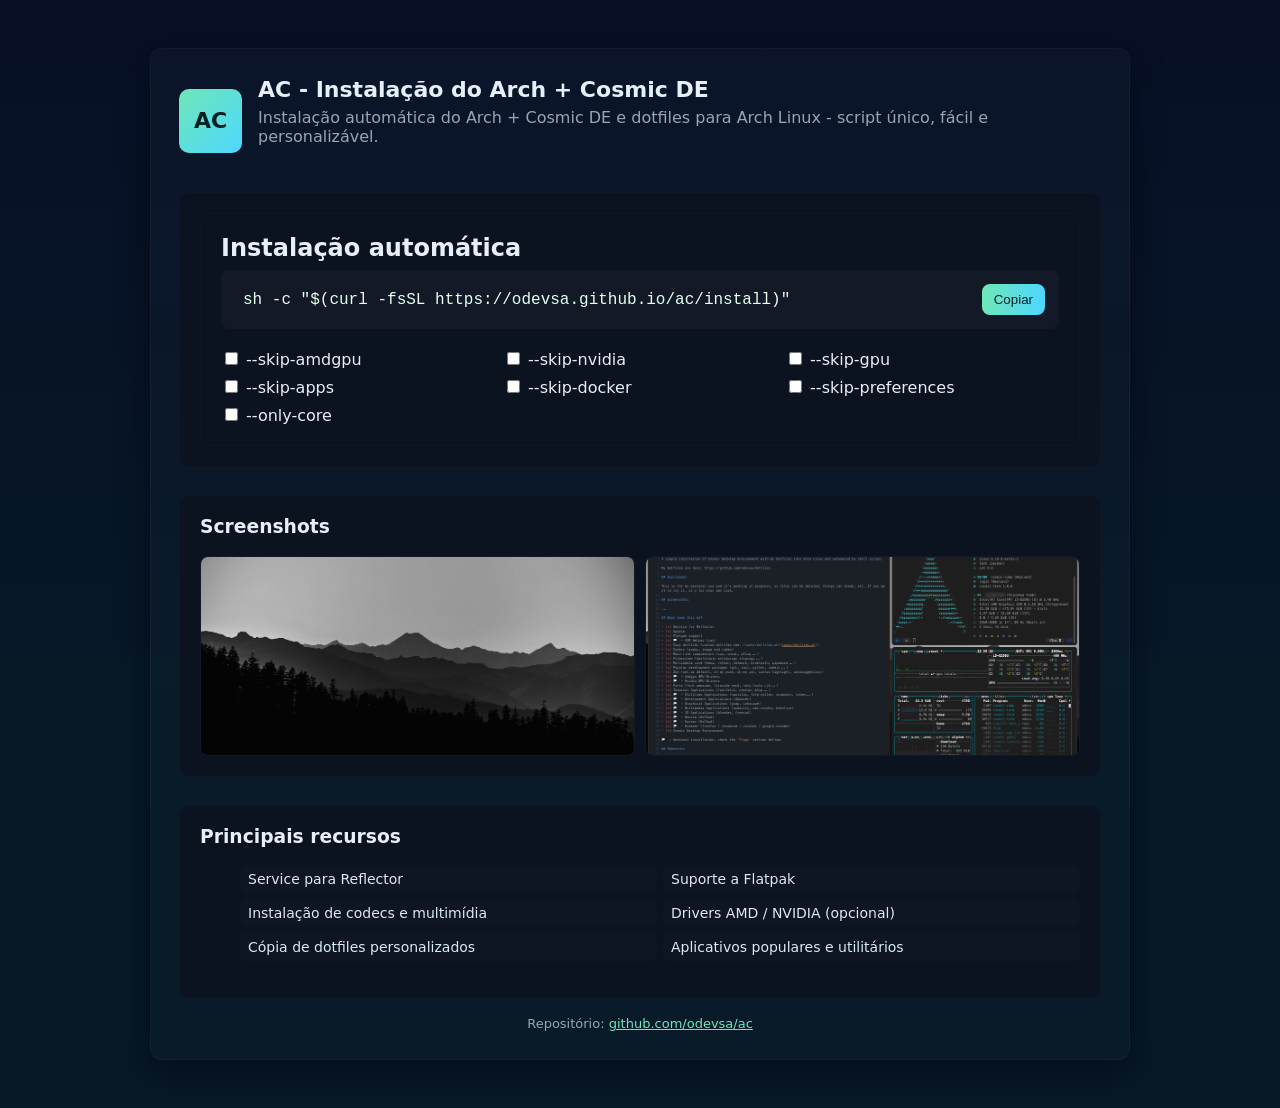
==== docs/index.html @ f345921b "Added website" ====
<!doctype html>
<html lang="pt-BR">
  <head>
    <meta charset="utf-8" />
    <meta name="viewport" content="width=device-width,initial-scale=1" />
    <title>AC - Arch Cosmic DE</title>
    <link rel="stylesheet" href="css/style.css" />
  </head>
  <body>
    <main class="wrap">
      <header>
        <div class="logo">AC</div>
        <div>
          <h1>AC - Instalação do Arch + Cosmic DE</h1>
          <p class="lead">
            Instalação automática do Arch + Cosmic DE e dotfiles para Arch Linux
            - script único, fácil e personalizável.
          </p>
        </div>
      </header>

      <section class="card">
        <div class="card">
          <h2 style="margin: 0 0 8px">Instalação automática</h2>
          <div class="install-command">
            <code class="cmd" id="command"
              >sh -c "$(curl -fsSL https://odevsa.github.io/ac/install)"</code
            >
            <div
              style="
                margin-left: auto;
                display: flex;
                flex-direction: column;
                gap: 8px;
              "
            >
              <button class="btn primary" id="copy">Copiar</button>
            </div>
          </div>

          <form id="flags">
            <label
              ><input type="checkbox" value="--skip-amdgpu" />
              --skip-amdgpu</label
            >
            <label
              ><input type="checkbox" value="--skip-nvidia" />
              --skip-nvidia</label
            >
            <label
              ><input type="checkbox" value="--skip-gpu" /> --skip-gpu</label
            >
            <label
              ><input type="checkbox" value="--skip-apps" /> --skip-apps</label
            >
            <label
              ><input type="checkbox" value="--skip-docker" />
              --skip-docker</label
            >
            <label
              ><input type="checkbox" value="--skip-preferences" />
              --skip-preferences</label
            >
            <label
              ><input type="checkbox" value="--only-core" /> --only-core</label
            >
          </form>
        </div>
      </section>

      <section class="card">
        <h3>Screenshots</h3>
        <div class="gallery">
          <img src="images/screenshot-1.png" alt="Screenshot 1" />
          <img src="images/screenshot-2.png" alt="Screenshot 2" />
        </div>
      </section>

      <section class="card">
        <h3>Principais recursos</h3>
        <ul class="features">
          <li>Service para Reflector</li>
          <li>Suporte a Flatpak</li>
          <li>Instalação de codecs e multimídia</li>
          <li>Drivers AMD / NVIDIA (opcional)</li>
          <li>Cópia de dotfiles personalizados</li>
          <li>Aplicativos populares e utilitários</li>
        </ul>
      </section>

      <footer>
        <div>
          Repositório:
          <a href="https://github.com/odevsa/ac" style="color: var(--accent)"
            >github.com/odevsa/ac</a
          >
        </div>
      </footer>
    </main>

    <script>
      (function () {
        const base =
          'sh -c "$(curl -fsSL https://odevsa.github.io/ac/install)"';
        const cmdEl = document.getElementById("command");
        const copyBtn = document.getElementById("copy");
        const flagsForm = document.getElementById("flags");

        function buildCmd() {
          if (!flagsForm) return base;
          const checked = Array.from(
            flagsForm.querySelectorAll('input[type="checkbox"]:checked'),
          ).map((i) => i.value);
          return checked.length ? base + " -- " + checked.join(" ") : base;
        }

        function refresh() {
          cmdEl.textContent = buildCmd();
        }

        if (flagsForm) {
          const allChecks = Array.from(
            flagsForm.querySelectorAll('input[type="checkbox"]'),
          );
          const onlyCore = allChecks.find((i) => i.value === "--only-core");
          const others = allChecks.filter((i) => i.value !== "--only-core");

          allChecks.forEach((ch) => {
            ch.addEventListener("change", (ev) => {
              // enforce exclusivity rules
              if (ch === onlyCore && ch.checked) {
                others.forEach((o) => {
                  o.checked = false;
                });
              } else if (ch !== onlyCore && ch.checked) {
                if (onlyCore) onlyCore.checked = false;
              }
              refresh();
            });
          });
        }

        copyBtn.addEventListener("click", async function () {
          const txt = buildCmd();
          try {
            await navigator.clipboard.writeText(txt);
            this.textContent = "Copiado";
            setTimeout(() => (this.textContent = "Copiar"), 1800);
          } catch (e) {
            alert("Não foi possível copiar.");
          }
        });

        refresh();
      })();
    </script>
  </body>
</html>
---- docs/css/style.css ----
:root {
  --bg: #0f1724;
  --card: #0b1220;
  --muted: #9aa4b2;
  --accent: #6ee7b7;
  --glass: rgba(255, 255, 255, 0.03);
}
* {
  box-sizing: border-box;
}
h3 {
  margin-top: 0;
}
body {
  margin: 0;
  font-family:
    Inter,
    ui-sans-serif,
    system-ui,
    -apple-system,
    "Segoe UI",
    Roboto,
    "Helvetica Neue",
    Arial;
  color: #e6eef6;
  background: linear-gradient(180deg, #071026 0%, #071827 60%);
  -webkit-font-smoothing: antialiased;
}
.wrap {
  max-width: 980px;
  margin: 48px auto;
  padding: 28px;
  background: linear-gradient(
    180deg,
    rgba(255, 255, 255, 0.02),
    rgba(255, 255, 255, 0.01)
  );
  border-radius: 12px;
  box-shadow: 0 8px 30px rgba(3, 7, 18, 0.6);
  border: 1px solid rgba(255, 255, 255, 0.03);
}
section {
  margin-top: 28px;
}
header {
  display: flex;
  gap: 16px;
  align-items: center;
}
.logo {
  width: 64px;
  height: 64px;
  border-radius: 10px;
  background: linear-gradient(135deg, var(--accent), #4dd7ff);
  display: flex;
  align-items: center;
  justify-content: center;
  color: #052022;
  font-weight: 700;
  font-size: 22px;
}
h1 {
  margin: 0;
  font-size: 22px;
}
p.lead {
  margin: 6px 0 18px;
  color: var(--muted);
}

.hero {
  display: grid;
  grid-template-columns: 1fr 340px;
  gap: 20px;
  align-items: start;
}
.card {
  background: var(--card);
  padding: 20px;
  border-radius: 10px;
  border: 1px solid rgba(255, 255, 255, 0.02);
}

.install-command {
  background: var(--glass);
  padding: 14px;
  border-radius: 8px;
  display: flex;
  gap: 12px;
  align-items: center;
}
.cmd {
  font-family: SFMono-Regular, Menlo, monospace;
  background: transparent;
  color: #e6fff0;
  padding: 6px 8px;
  border-radius: 6px;
  overflow-wrap: anywhere;
}
.btn {
  background: transparent;
  border: 1px solid rgba(255, 255, 255, 0.05);
  color: var(--accent);
  padding: 8px 12px;
  border-radius: 8px;
  cursor: pointer;
}
.btn.primary {
  background: linear-gradient(90deg, var(--accent), #4dd7ff);
  color: #042027;
  border: 0;
}

.meta {
  font-size: 13px;
  color: var(--muted);
  margin-top: 8px;
}
.features {
  display: grid;
  grid-template-columns: repeat(2, 1fr);
  gap: 6px;
  margin-top: 12px;
}
.features li {
  list-style: none;
  padding: 6px 8px;
  border-radius: 6px;
  background: rgba(255, 255, 255, 0.01);
  font-size: 14px;
  color: #d9eaf4;
}

.gallery {
  display: grid;
  grid-template-columns: 1fr 1fr;
  gap: 10px;
}
.gallery img {
  width: 100%;
  height: 200px;
  object-fit: cover;
  border-radius: 8px;
  border: 1px solid rgba(255, 255, 255, 0.03);
}

footer {
  margin-top: 18px;
  font-size: 13px;
  color: var(--muted);
  display: flex;
  justify-content: center;
}

#flags {
  display: grid;
  grid-template-columns: repeat(3, 1fr);
  gap: 8px;
  margin-top: 20px;
}

@media (max-width: 900px) {
  .hero {
    grid-template-columns: 1fr;
  }
  .gallery img {
    height: 140px;
  }
}
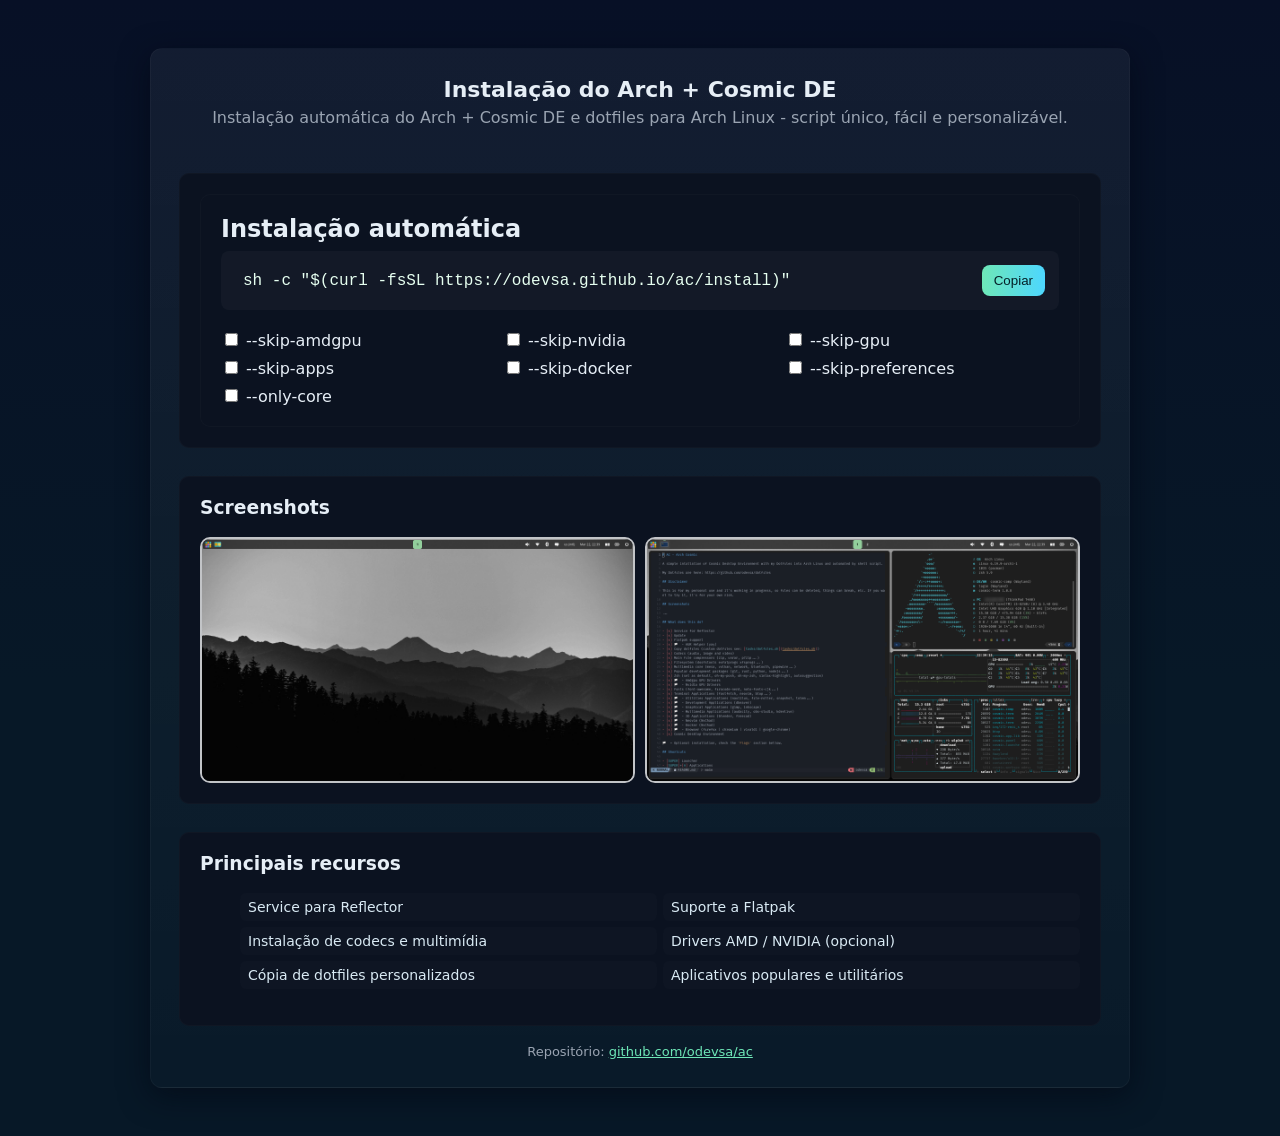
==== commit e8bc65ce: "Enhance user prompts in installation script" ====
--- a/docs/index.html
+++ b/docs/index.html
@@ -3,20 +3,17 @@
   <head>
     <meta charset="utf-8" />
     <meta name="viewport" content="width=device-width,initial-scale=1" />
-    <title>AC - Arch Cosmic DE</title>
+    <title>Arch + Cosmic DE</title>
     <link rel="stylesheet" href="css/style.css" />
   </head>
   <body>
-    <main class="wrap">
+    <main>
       <header>
-        <div class="logo">AC</div>
-        <div>
-          <h1>AC - Instalação do Arch + Cosmic DE</h1>
-          <p class="lead">
-            Instalação automática do Arch + Cosmic DE e dotfiles para Arch Linux
-            - script único, fácil e personalizável.
-          </p>
-        </div>
+        <h1>Instalação do Arch + Cosmic DE</h1>
+        <p class="lead">
+          Instalação automática do Arch + Cosmic DE e dotfiles para Arch Linux -
+          script único, fácil e personalizável.
+        </p>
       </header>
 
       <section class="card">
--- a/docs/css/style.css
+++ b/docs/css/style.css
@@ -26,13 +26,13 @@
   background: linear-gradient(180deg, #071026 0%, #071827 60%);
   -webkit-font-smoothing: antialiased;
 }
-.wrap {
+main {
   max-width: 980px;
   margin: 48px auto;
   padding: 28px;
   background: linear-gradient(
     180deg,
-    rgba(255, 255, 255, 0.02),
+    rgba(255, 255, 255, 0.05),
     rgba(255, 255, 255, 0.01)
   );
   border-radius: 12px;
@@ -44,7 +44,7 @@
 }
 header {
   display: flex;
-  gap: 16px;
+  flex-direction: column;
   align-items: center;
 }
 .logo {
@@ -138,10 +138,8 @@
 }
 .gallery img {
   width: 100%;
-  height: 200px;
-  object-fit: cover;
-  border-radius: 8px;
-  border: 1px solid rgba(255, 255, 255, 0.03);
+  border-radius: 10px;
+  border: 2px solid rgba(255, 255, 255, 0.75);
 }
 
 footer {
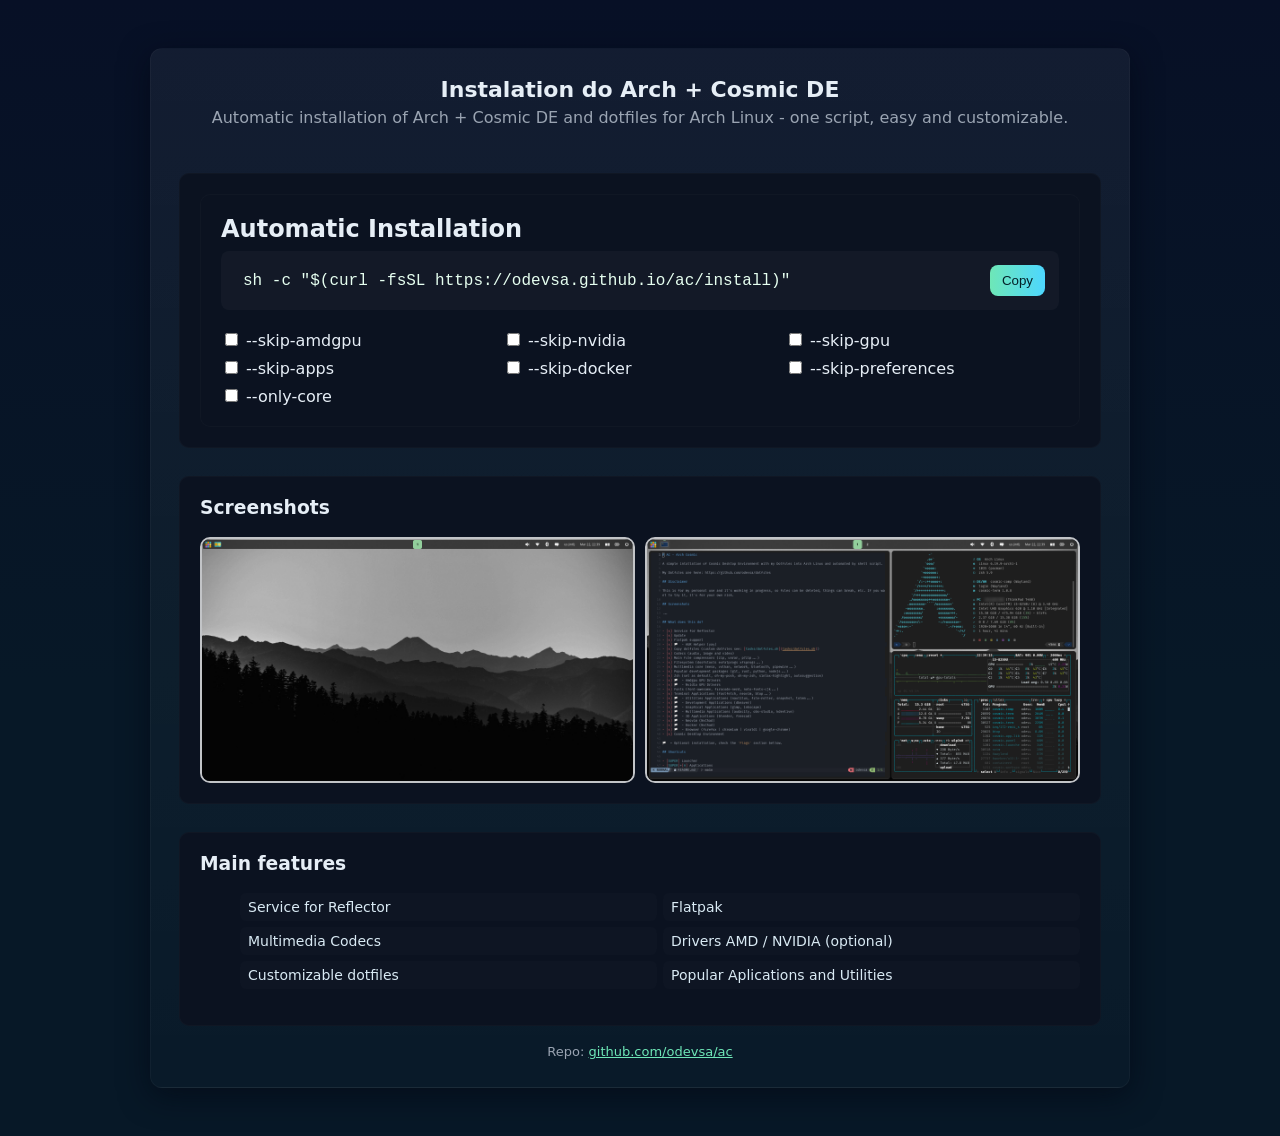
==== commit 4c95f1ce: "Translate installation instructions to English" ====
--- a/docs/index.html
+++ b/docs/index.html
@@ -9,16 +9,16 @@
   <body>
     <main>
       <header>
-        <h1>Instalação do Arch + Cosmic DE</h1>
+        <h1>Instalation do Arch + Cosmic DE</h1>
         <p class="lead">
-          Instalação automática do Arch + Cosmic DE e dotfiles para Arch Linux -
-          script único, fácil e personalizável.
+          Automatic installation of Arch + Cosmic DE and dotfiles for Arch Linux -
+          one script, easy and customizable.
         </p>
       </header>
 
       <section class="card">
         <div class="card">
-          <h2 style="margin: 0 0 8px">Instalação automática</h2>
+          <h2 style="margin: 0 0 8px">Automatic Installation</h2>
           <div class="install-command">
             <code class="cmd" id="command"
               >sh -c "$(curl -fsSL https://odevsa.github.io/ac/install)"</code
@@ -31,7 +31,7 @@
                 gap: 8px;
               "
             >
-              <button class="btn primary" id="copy">Copiar</button>
+              <button class="btn primary" id="copy">Copy</button>
             </div>
           </div>
 
@@ -74,20 +74,20 @@
       </section>
 
       <section class="card">
-        <h3>Principais recursos</h3>
+        <h3>Main features</h3>
         <ul class="features">
-          <li>Service para Reflector</li>
-          <li>Suporte a Flatpak</li>
-          <li>Instalação de codecs e multimídia</li>
-          <li>Drivers AMD / NVIDIA (opcional)</li>
-          <li>Cópia de dotfiles personalizados</li>
-          <li>Aplicativos populares e utilitários</li>
+          <li>Service for Reflector</li>
+          <li>Flatpak</li>
+          <li>Multimedia Codecs</li>
+          <li>Drivers AMD / NVIDIA (optional)</li>
+          <li>Customizable dotfiles</li>
+          <li>Popular Aplications and Utilities</li>
         </ul>
       </section>
 
       <footer>
         <div>
-          Repositório:
+          Repo:
           <a href="https://github.com/odevsa/ac" style="color: var(--accent)"
             >github.com/odevsa/ac</a
           >
@@ -141,10 +141,10 @@
           const txt = buildCmd();
           try {
             await navigator.clipboard.writeText(txt);
-            this.textContent = "Copiado";
-            setTimeout(() => (this.textContent = "Copiar"), 1800);
+            this.textContent = "Copied";
+            setTimeout(() => (this.textContent = "Copy"), 1800);
           } catch (e) {
-            alert("Não foi possível copiar.");
+            alert("Wasn't possible to copy.");
           }
         });
 
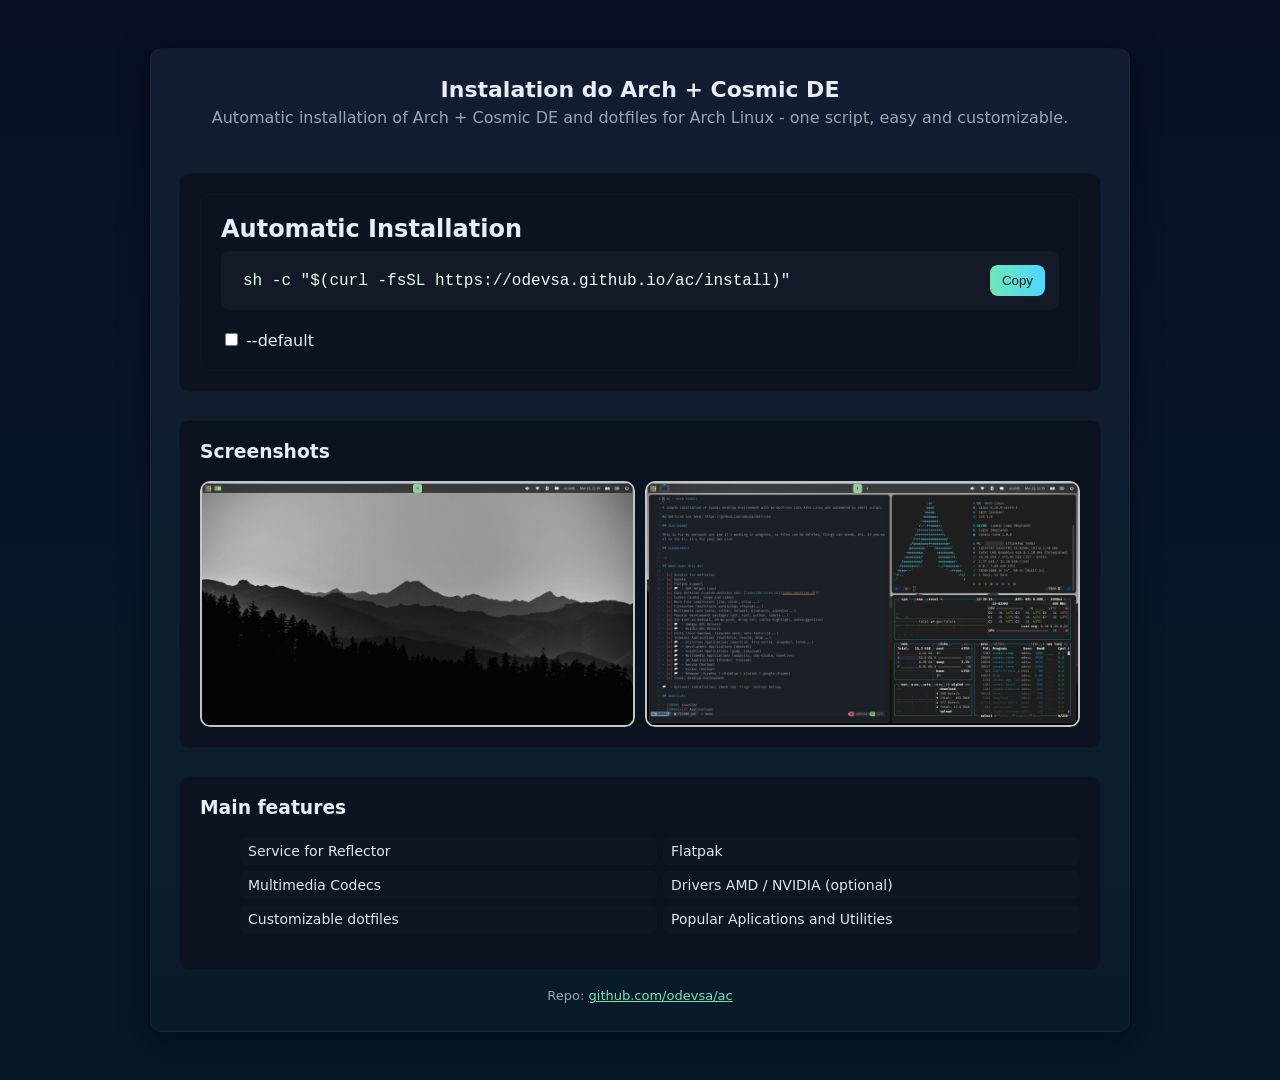
==== commit fa21d5c3: "Refactor installation flags and improve task prompts in install.sh" ====
--- a/docs/index.html
+++ b/docs/index.html
@@ -11,8 +11,8 @@
       <header>
         <h1>Instalation do Arch + Cosmic DE</h1>
         <p class="lead">
-          Automatic installation of Arch + Cosmic DE and dotfiles for Arch Linux -
-          one script, easy and customizable.
+          Automatic installation of Arch + Cosmic DE and dotfiles for Arch Linux
+          - one script, easy and customizable.
         </p>
       </header>
 
@@ -36,31 +36,7 @@
           </div>
 
           <form id="flags">
-            <label
-              ><input type="checkbox" value="--skip-amdgpu" />
-              --skip-amdgpu</label
-            >
-            <label
-              ><input type="checkbox" value="--skip-nvidia" />
-              --skip-nvidia</label
-            >
-            <label
-              ><input type="checkbox" value="--skip-gpu" /> --skip-gpu</label
-            >
-            <label
-              ><input type="checkbox" value="--skip-apps" /> --skip-apps</label
-            >
-            <label
-              ><input type="checkbox" value="--skip-docker" />
-              --skip-docker</label
-            >
-            <label
-              ><input type="checkbox" value="--skip-preferences" />
-              --skip-preferences</label
-            >
-            <label
-              ><input type="checkbox" value="--only-core" /> --only-core</label
-            >
+            <label><input type="checkbox" value="--default" /> --default</label>
           </form>
         </div>
       </section>
@@ -119,18 +95,13 @@
           const allChecks = Array.from(
             flagsForm.querySelectorAll('input[type="checkbox"]'),
           );
-          const onlyCore = allChecks.find((i) => i.value === "--only-core");
-          const others = allChecks.filter((i) => i.value !== "--only-core");
 
           allChecks.forEach((ch) => {
             ch.addEventListener("change", (ev) => {
-              // enforce exclusivity rules
-              if (ch === onlyCore && ch.checked) {
-                others.forEach((o) => {
-                  o.checked = false;
+              if (ch.checked) {
+                allChecks.forEach((o) => {
+                  if (o !== ch) o.checked = false;
                 });
-              } else if (ch !== onlyCore && ch.checked) {
-                if (onlyCore) onlyCore.checked = false;
               }
               refresh();
             });
--- a/docs/css/style.css
+++ b/docs/css/style.css
@@ -46,6 +46,9 @@
   display: flex;
   flex-direction: column;
   align-items: center;
+}
+header h1, header p {
+  text-align: center;
 }
 .logo {
   width: 64px;
